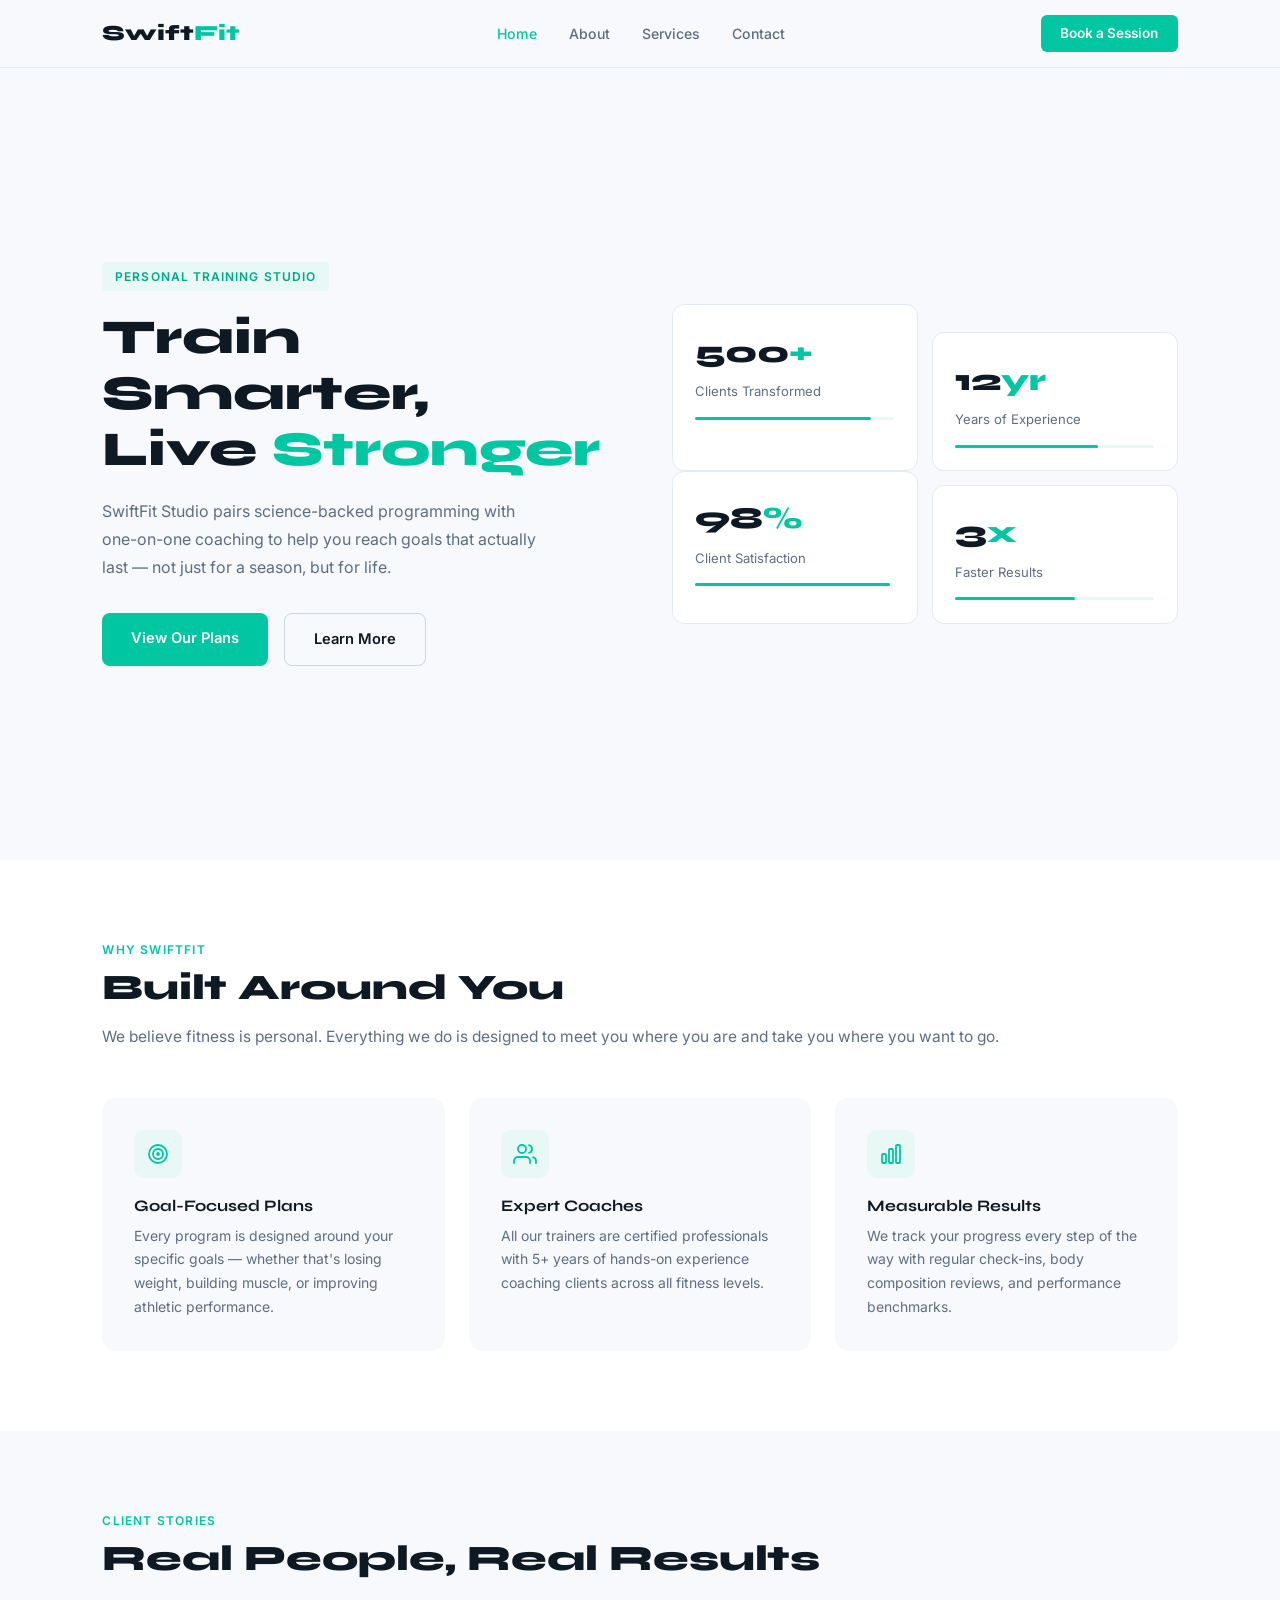
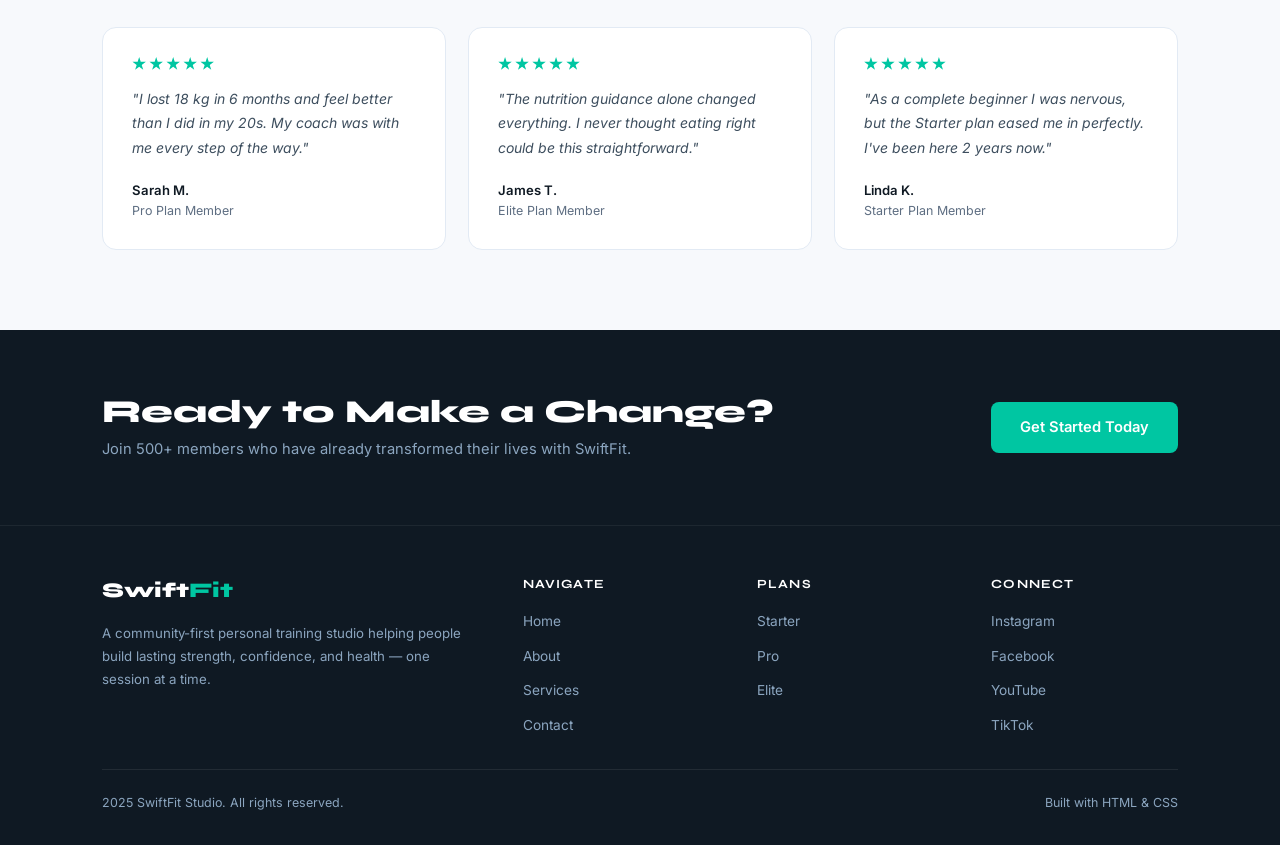
==== index.html @ eceff214 "" ====
<!DOCTYPE html>
<html lang="en">

<head>
  <meta charset="UTF-8">
  <meta name="viewport" content="width=device-width, initial-scale=1.0">
  <title>SwiftFit Studio — Home</title>
  <link
    href="https://fonts.googleapis.com/css2?family=Syne:wght@400;600;700;800&family=Inter:wght@400;500;600&display=swap"
    rel="stylesheet">
  <style>
    *,
    *::before,
    *::after {
      margin: 0;
      padding: 0;
      box-sizing: border-box
    }

    html {
      scroll-behavior: smooth
    }

    body {
      font-family: 'Inter', sans-serif;
      background: #F7F9FC;
      color: #0F1923;
      line-height: 1.6
    }

    h1,
    h2,
    h3,
    h4 {
      font-family: 'Syne', sans-serif;
      font-weight: 700;
      line-height: 1.15
    }

    /* NAV */
    nav {
      position: sticky;
      top: 0;
      z-index: 100;
      background: rgba(247, 249, 252, 0.96);
      backdrop-filter: blur(8px);
      border-bottom: 1px solid #E2EAF4;
      padding: 0 8%;
      display: flex;
      align-items: center;
      justify-content: space-between;
      height: 68px
    }

    .nav-logo {
      font-family: 'Syne', sans-serif;
      font-weight: 800;
      font-size: 1.35rem;
      color: #0F1923;
      text-decoration: none
    }

    .nav-logo span {
      color: #00C6A2
    }

    .nav-links {
      display: flex;
      gap: 2rem;
      list-style: none
    }

    .nav-links a {
      text-decoration: none;
      color: #5E6E82;
      font-size: 0.88rem;
      font-weight: 500;
      transition: color 0.2s
    }

    .nav-links a:hover,
    .nav-links a.active {
      color: #00C6A2
    }

    .nav-cta {
      background: #00C6A2;
      color: white;
      padding: 0.5rem 1.2rem;
      border-radius: 6px;
      text-decoration: none;
      font-size: 0.85rem;
      font-weight: 600;
      transition: background 0.2s
    }

    .nav-cta:hover {
      background: #00A88A
    }

    .hamburger {
      display: none;
      flex-direction: column;
      gap: 5px;
      cursor: pointer;
      background: none;
      border: none;
      padding: 4px
    }

    .hamburger span {
      display: block;
      width: 22px;
      height: 2px;
      background: #0F1923;
      border-radius: 2px
    }

    /* HERO */
    .hero {
      min-height: 88vh;
      display: grid;
      grid-template-columns: 1fr 1fr;
      align-items: center;
      gap: 4rem;
      padding: 4rem 8%
    }

    .hero-eyebrow {
      display: inline-block;
      background: #E8F9F5;
      color: #00A88A;
      font-size: 0.75rem;
      font-weight: 600;
      letter-spacing: 0.09em;
      text-transform: uppercase;
      padding: 0.3rem 0.8rem;
      border-radius: 4px;
      margin-bottom: 1.2rem
    }

    .hero-title {
      font-size: clamp(2.2rem, 3.8vw, 3.6rem);
      font-weight: 800;
      color: #0F1923;
      margin-bottom: 1.2rem
    }

    .hero-title em {
      font-style: normal;
      color: #00C6A2
    }

    .hero-sub {
      font-size: 1rem;
      color: #5E6E82;
      margin-bottom: 2rem;
      max-width: 440px;
      line-height: 1.75
    }

    .hero-btns {
      display: flex;
      gap: 1rem;
      flex-wrap: wrap
    }

    .btn-primary {
      background: #00C6A2;
      color: white;
      padding: 0.85rem 1.8rem;
      border-radius: 8px;
      text-decoration: none;
      font-weight: 600;
      font-size: 0.92rem;
      transition: background 0.2s, transform 0.15s;
      display: inline-block
    }

    .btn-primary:hover {
      background: #00A88A;
      transform: translateY(-1px)
    }

    .btn-outline {
      border: 1.5px solid #CBD5E1;
      color: #0F1923;
      padding: 0.85rem 1.8rem;
      border-radius: 8px;
      text-decoration: none;
      font-weight: 600;
      font-size: 0.92rem;
      transition: 0.2s;
      display: inline-block
    }

    .btn-outline:hover {
      border-color: #00C6A2;
      color: #00C6A2;
      transform: translateY(-1px)
    }

    /* STAT CARDS */
    .hero-visual {
      display: grid;
      grid-template-columns: 1fr 1fr;
      gap: 14px
    }

    .stat-card {
      background: white;
      border: 1px solid #E2EAF4;
      border-radius: 12px;
      padding: 1.4rem
    }

    .stat-card:nth-child(2) {
      margin-top: 28px
    }

    .stat-card:nth-child(3) {
      margin-top: -14px
    }

    .stat-num {
      font-family: 'Syne', sans-serif;
      font-size: 1.9rem;
      font-weight: 800;
      color: #0F1923
    }

    .stat-num span {
      color: #00C6A2
    }

    .stat-label {
      font-size: 0.82rem;
      color: #5E6E82;
      margin-top: 0.3rem
    }

    .stat-bar {
      height: 3px;
      background: #E8F9F5;
      border-radius: 2px;
      margin-top: 0.9rem
    }

    .stat-fill {
      height: 100%;
      background: #00C6A2;
      border-radius: 2px
    }

    /* WHY SECTION */
    .why {
      padding: 5rem 8%;
      background: white
    }

    .section-label {
      font-size: 0.75rem;
      font-weight: 600;
      letter-spacing: 0.1em;
      text-transform: uppercase;
      color: #00C6A2;
      margin-bottom: 0.5rem
    }

    .section-title {
      font-size: clamp(1.7rem, 2.8vw, 2.4rem);
      font-weight: 800;
      color: #0F1923;
      margin-bottom: 0.9rem
    }

    .section-sub {
      font-size: 0.97rem;
      color: #5E6E82;
      line-height: 1.75
    }

    .why-grid {
      display: grid;
      grid-template-columns: repeat(3, 1fr);
      gap: 1.5rem;
      margin-top: 3rem
    }

    .why-card {
      background: #F7F9FC;
      border-radius: 14px;
      padding: 2rem
    }

    .why-icon {
      width: 48px;
      height: 48px;
      background: #E8F9F5;
      border-radius: 10px;
      display: flex;
      align-items: center;
      justify-content: center;
      margin-bottom: 1.2rem
    }

    .why-icon svg {
      width: 24px;
      height: 24px;
      stroke: #00C6A2;
      fill: none;
      stroke-width: 1.8;
      stroke-linecap: round;
      stroke-linejoin: round
    }

    .why-card h3 {
      font-size: 1rem;
      font-weight: 700;
      color: #0F1923;
      margin-bottom: 0.5rem
    }

    .why-card p {
      font-size: 0.875rem;
      color: #5E6E82;
      line-height: 1.7
    }

    /* TESTIMONIALS */
    .testimonials {
      padding: 5rem 8%;
      background: #F7F9FC
    }

    .testi-grid {
      display: grid;
      grid-template-columns: repeat(3, 1fr);
      gap: 1.4rem;
      margin-top: 3rem
    }

    .testi-card {
      background: white;
      border: 1px solid #E2EAF4;
      border-radius: 14px;
      padding: 1.8rem
    }

    .testi-stars {
      display: flex;
      gap: 3px;
      margin-bottom: 1rem
    }

    .star {
      width: 14px;
      height: 14px;
      background: #00C6A2;
      clip-path: polygon(50% 0%, 61% 35%, 98% 35%, 68% 57%, 79% 91%, 50% 70%, 21% 91%, 32% 57%, 2% 35%, 39% 35%)
    }

    .testi-text {
      font-size: 0.875rem;
      color: #3D4E5E;
      line-height: 1.75;
      margin-bottom: 1.2rem;
      font-style: italic
    }

    .testi-author {
      font-size: 0.82rem;
      font-weight: 600;
      color: #0F1923
    }

    .testi-role {
      font-size: 0.78rem;
      color: #5E6E82
    }

    /* CTA BANNER */
    .cta-banner {
      padding: 4rem 8%;
      background: #0F1923;
      display: flex;
      align-items: center;
      justify-content: space-between;
      gap: 2rem;
      flex-wrap: wrap
    }

    .cta-banner h2 {
      font-size: clamp(1.5rem, 2.5vw, 2rem);
      font-weight: 800;
      color: white
    }

    .cta-banner p {
      color: #8BA5BF;
      font-size: 0.92rem;
      margin-top: 0.4rem
    }

    /* FOOTER */
    footer {
      background: #0F1923;
      color: #8BA5BF;
      padding: 3rem 8% 2rem;
      border-top: 1px solid rgba(255, 255, 255, 0.06)
    }

    .footer-grid {
      display: grid;
      grid-template-columns: 2fr 1fr 1fr 1fr;
      gap: 3rem;
      padding-bottom: 2rem;
      border-bottom: 1px solid rgba(255, 255, 255, 0.08)
    }

    .footer-logo {
      font-family: 'Syne', sans-serif;
      font-size: 1.3rem;
      font-weight: 800;
      color: white;
      margin-bottom: 0.9rem
    }

    .footer-logo span {
      color: #00C6A2
    }

    .footer-desc {
      font-size: 0.83rem;
      line-height: 1.75
    }

    .footer-heading {
      font-family: 'Syne', sans-serif;
      font-size: 0.78rem;
      font-weight: 700;
      color: white;
      text-transform: uppercase;
      letter-spacing: 0.09em;
      margin-bottom: 0.9rem
    }

    .footer-links {
      list-style: none;
      display: grid;
      gap: 0.55rem
    }

    .footer-links a {
      color: #8BA5BF;
      text-decoration: none;
      font-size: 0.855rem;
      transition: color 0.2s
    }

    .footer-links a:hover {
      color: #00C6A2
    }

    .footer-bottom {
      display: flex;
      justify-content: space-between;
      align-items: center;
      padding-top: 1.4rem;
      font-size: 0.78rem
    }

    @media(max-width:900px) {

      .why-grid,
      .testi-grid {
        grid-template-columns: 1fr
      }
    }

    @media(max-width:768px) {
      nav {
        padding: 0 5%
      }

      .nav-links,
      .nav-cta {
        display: none
      }

      .hamburger {
        display: flex
      }

      .hero {
        grid-template-columns: 1fr;
        padding: 3rem 5% 2rem;
        min-height: auto;
        gap: 2rem
      }

      .hero-visual {
        display: none
      }

      .why,
      .testimonials {
        padding: 3rem 5%
      }

      .cta-banner {
        padding: 3rem 5%;
        flex-direction: column;
        text-align: center
      }

      .footer-grid {
        grid-template-columns: 1fr 1fr;
        gap: 2rem
      }

      .footer-bottom {
        flex-direction: column;
        gap: 0.4rem;
        text-align: center
      }
    }
  </style>
</head>

<body>

  <nav>
    <a href="index.html" class="nav-logo">Swift<span>Fit</span></a>
    <ul class="nav-links">
      <li><a href="index.html" class="active">Home</a></li>
      <li><a href="about.html">About</a></li>
      <li><a href="services.html">Services</a></li>
      <li><a href="contact.html">Contact</a></li>
    </ul>
    <a href="contact.html" class="nav-cta">Book a Session</a>
    <button class="hamburger" onclick="toggleMenu()"><span></span><span></span><span></span></button>
  </nav>

  <div class="hero">
    <div>
      <div class="hero-eyebrow">Personal Training Studio</div>
      <h1 class="hero-title">Train Smarter,<br>Live <em>Stronger</em></h1>
      <p class="hero-sub">SwiftFit Studio pairs science-backed programming with one-on-one coaching to help you reach
        goals that actually last — not just for a season, but for life.</p>
      <div class="hero-btns">
        <a href="services.html" class="btn-primary">View Our Plans</a>
        <a href="about.html" class="btn-outline">Learn More</a>
      </div>
    </div>
    <div class="hero-visual">
      <div class="stat-card">
        <div class="stat-num">500<span>+</span></div>
        <div class="stat-label">Clients Transformed</div>
        <div class="stat-bar">
          <div class="stat-fill" style="width:88%"></div>
        </div>
      </div>
      <div class="stat-card">
        <div class="stat-num">12<span>yr</span></div>
        <div class="stat-label">Years of Experience</div>
        <div class="stat-bar">
          <div class="stat-fill" style="width:72%"></div>
        </div>
      </div>
      <div class="stat-card">
        <div class="stat-num">98<span>%</span></div>
        <div class="stat-label">Client Satisfaction</div>
        <div class="stat-bar">
          <div class="stat-fill" style="width:98%"></div>
        </div>
      </div>
      <div class="stat-card">
        <div class="stat-num">3<span>x</span></div>
        <div class="stat-label">Faster Results</div>
        <div class="stat-bar">
          <div class="stat-fill" style="width:60%"></div>
        </div>
      </div>
    </div>
  </div>

  <section class="why">
    <div class="section-label">Why SwiftFit</div>
    <h2 class="section-title">Built Around You</h2>
    <p class="section-sub">We believe fitness is personal. Everything we do is designed to meet you where you are and
      take you where you want to go.</p>
    <div class="why-grid">
      <div class="why-card">
        <div class="why-icon">
          <svg viewBox="0 0 24 24">
            <circle cx="12" cy="12" r="9" />
            <circle cx="12" cy="12" r="5" />
            <circle cx="12" cy="12" r="1" />
          </svg>
        </div>
        <h3>Goal-Focused Plans</h3>
        <p>Every program is designed around your specific goals — whether that's losing weight, building muscle, or
          improving athletic performance.</p>
      </div>
      <div class="why-card">
        <div class="why-icon">
          <svg viewBox="0 0 24 24">
            <path d="M17 21v-2a4 4 0 0 0-4-4H5a4 4 0 0 0-4 4v2" />
            <circle cx="9" cy="7" r="4" />
            <path d="M23 21v-2a4 4 0 0 0-3-3.87" />
            <path d="M16 3.13a4 4 0 0 1 0 7.75" />
          </svg>
        </div>
        <h3>Expert Coaches</h3>
        <p>All our trainers are certified professionals with 5+ years of hands-on experience coaching clients across all
          fitness levels.</p>
      </div>
      <div class="why-card">
        <div class="why-icon">
          <svg viewBox="0 0 24 24">
            <rect x="3" y="12" width="4" height="9" rx="1" />
            <rect x="10" y="7" width="4" height="14" rx="1" />
            <rect x="17" y="3" width="4" height="18" rx="1" />
          </svg>
        </div>
        <h3>Measurable Results</h3>
        <p>We track your progress every step of the way with regular check-ins, body composition reviews, and
          performance benchmarks.</p>
      </div>
    </div>
  </section>

  <section class="testimonials">
    <div class="section-label">Client Stories</div>
    <h2 class="section-title">Real People, Real Results</h2>
    <div class="testi-grid">
      <div class="testi-card">
        <div class="testi-stars">
          <div class="star"></div>
          <div class="star"></div>
          <div class="star"></div>
          <div class="star"></div>
          <div class="star"></div>
        </div>
        <p class="testi-text">"I lost 18 kg in 6 months and feel better than I did in my 20s. My coach was with me every
          step of the way."</p>
        <div class="testi-author">Sarah M.</div>
        <div class="testi-role">Pro Plan Member</div>
      </div>
      <div class="testi-card">
        <div class="testi-stars">
          <div class="star"></div>
          <div class="star"></div>
          <div class="star"></div>
          <div class="star"></div>
          <div class="star"></div>
        </div>
        <p class="testi-text">"The nutrition guidance alone changed everything. I never thought eating right could be
          this straightforward."</p>
        <div class="testi-author">James T.</div>
        <div class="testi-role">Elite Plan Member</div>
      </div>
      <div class="testi-card">
        <div class="testi-stars">
          <div class="star"></div>
          <div class="star"></div>
          <div class="star"></div>
          <div class="star"></div>
          <div class="star"></div>
        </div>
        <p class="testi-text">"As a complete beginner I was nervous, but the Starter plan eased me in perfectly. I've
          been here 2 years now."</p>
        <div class="testi-author">Linda K.</div>
        <div class="testi-role">Starter Plan Member</div>
      </div>
    </div>
  </section>

  <div class="cta-banner">
    <div>
      <h2>Ready to Make a Change?</h2>
      <p>Join 500+ members who have already transformed their lives with SwiftFit.</p>
    </div>
    <a href="contact.html" class="btn-primary">Get Started Today</a>
  </div>

  <footer>
    <div class="footer-grid">
      <div>
        <div class="footer-logo">Swift<span>Fit</span></div>
        <p class="footer-desc">A community-first personal training studio helping people build lasting strength,
          confidence, and health — one session at a time.</p>
      </div>
      <div>
        <div class="footer-heading">Navigate</div>
        <ul class="footer-links">
          <li><a href="index.html">Home</a></li>
          <li><a href="about.html">About</a></li>
          <li><a href="services.html">Services</a></li>
          <li><a href="contact.html">Contact</a></li>
        </ul>
      </div>
      <div>
        <div class="footer-heading">Plans</div>
        <ul class="footer-links">
          <li><a href="services.html">Starter</a></li>
          <li><a href="services.html">Pro</a></li>
          <li><a href="services.html">Elite</a></li>
        </ul>
      </div>
      <div>
        <div class="footer-heading">Connect</div>
        <ul class="footer-links">
          <li><a href="#">Instagram</a></li>
          <li><a href="#">Facebook</a></li>
          <li><a href="#">YouTube</a></li>
          <li><a href="#">TikTok</a></li>
        </ul>
      </div>
    </div>
    <div class="footer-bottom">
      <span>2025 SwiftFit Studio. All rights reserved.</span>
      <span>Built with HTML &amp; CSS</span>
    </div>
  </footer>

  <script>
    function toggleMenu() {
      var nl = document.querySelector('.nav-links');
      var open = nl.style.display === 'flex';
      nl.style.cssText = open ? 'display:none' : 'display:flex;flex-direction:column;position:absolute;top:68px;left:0;right:0;background:#F7F9FC;padding:1rem 5%;border-bottom:1px solid #E2EAF4;z-index:99;gap:1rem';
    }
  </script>
</body>

</html>
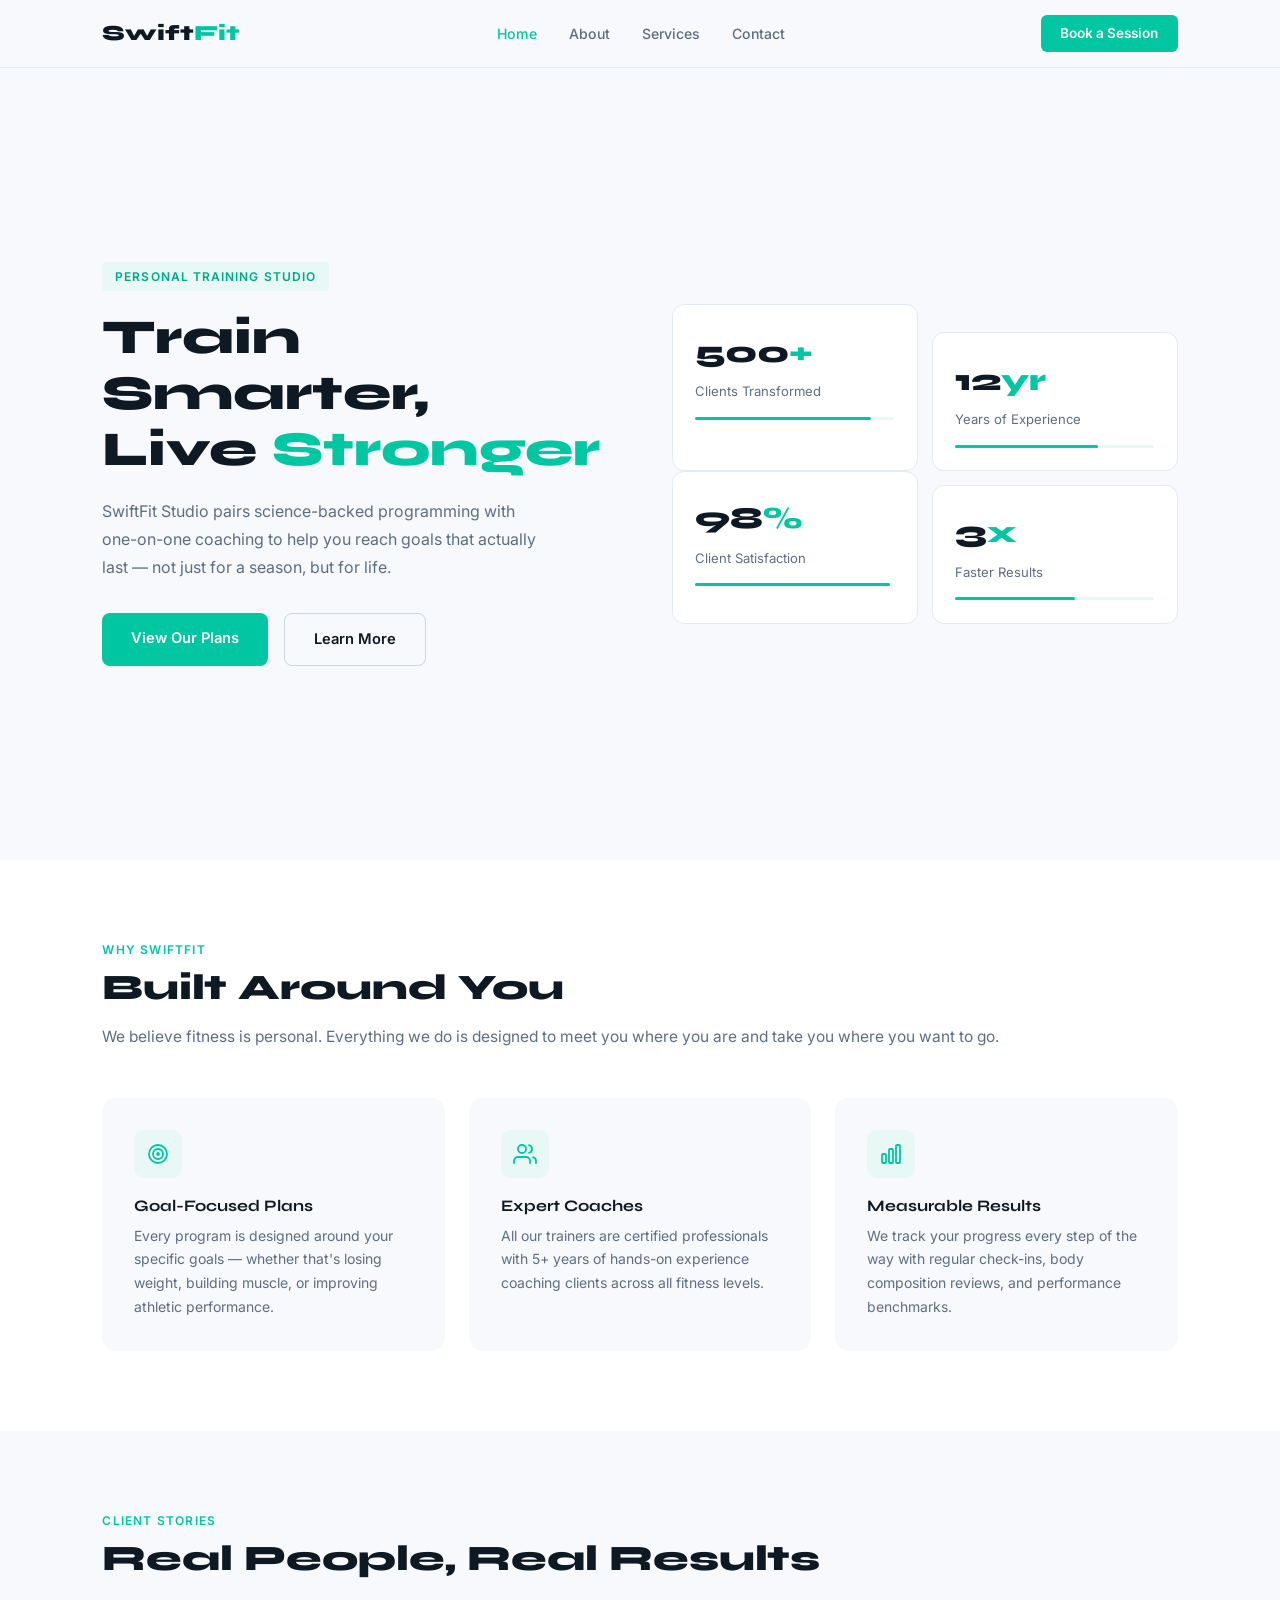
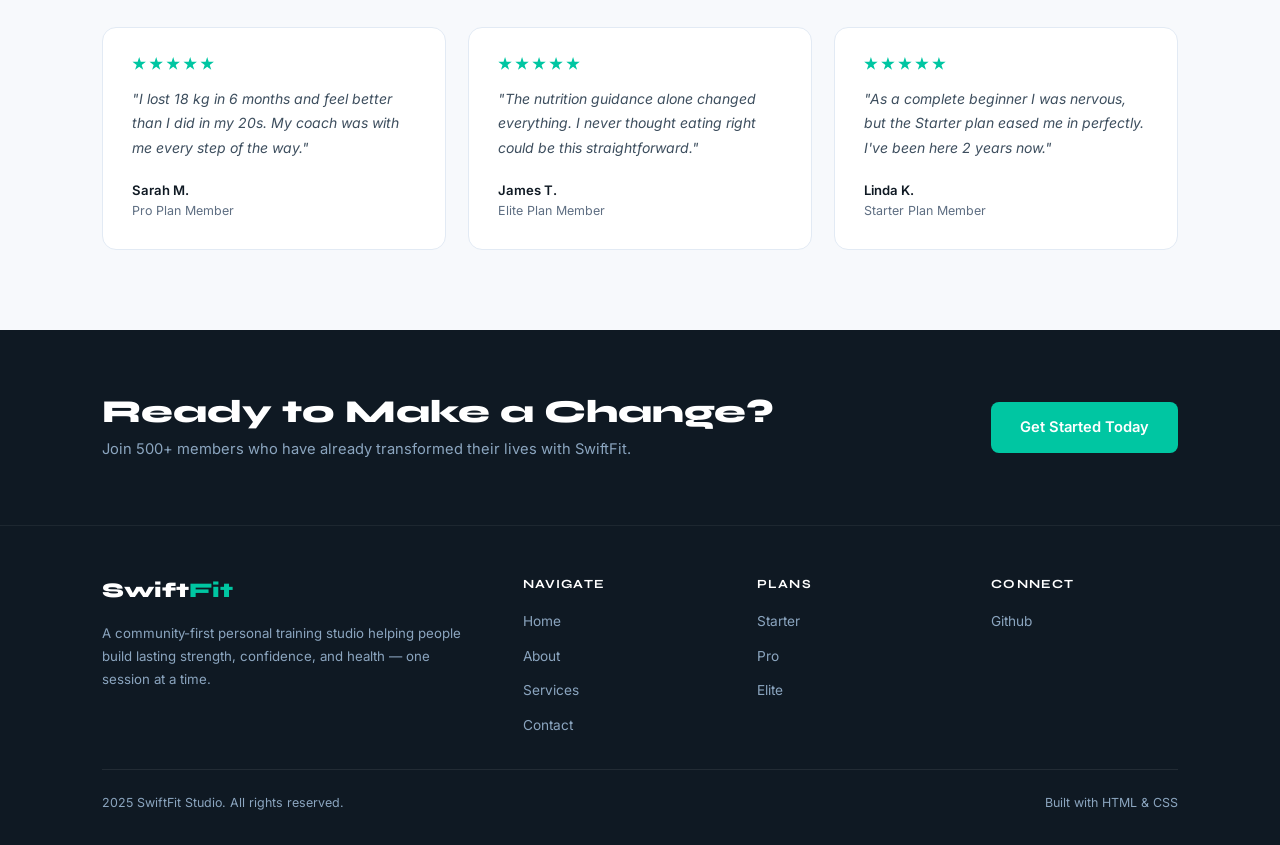
==== commit 9530a90e: "" ====
--- a/index.html
+++ b/index.html
@@ -712,10 +712,7 @@
       <div>
         <div class="footer-heading">Connect</div>
         <ul class="footer-links">
-          <li><a href="#">Instagram</a></li>
-          <li><a href="#">Facebook</a></li>
-          <li><a href="#">YouTube</a></li>
-          <li><a href="#">TikTok</a></li>
+          <li><a href="https://sotheara1239989.github.io/Midterm/">Github</a></li>
         </ul>
       </div>
     </div>
